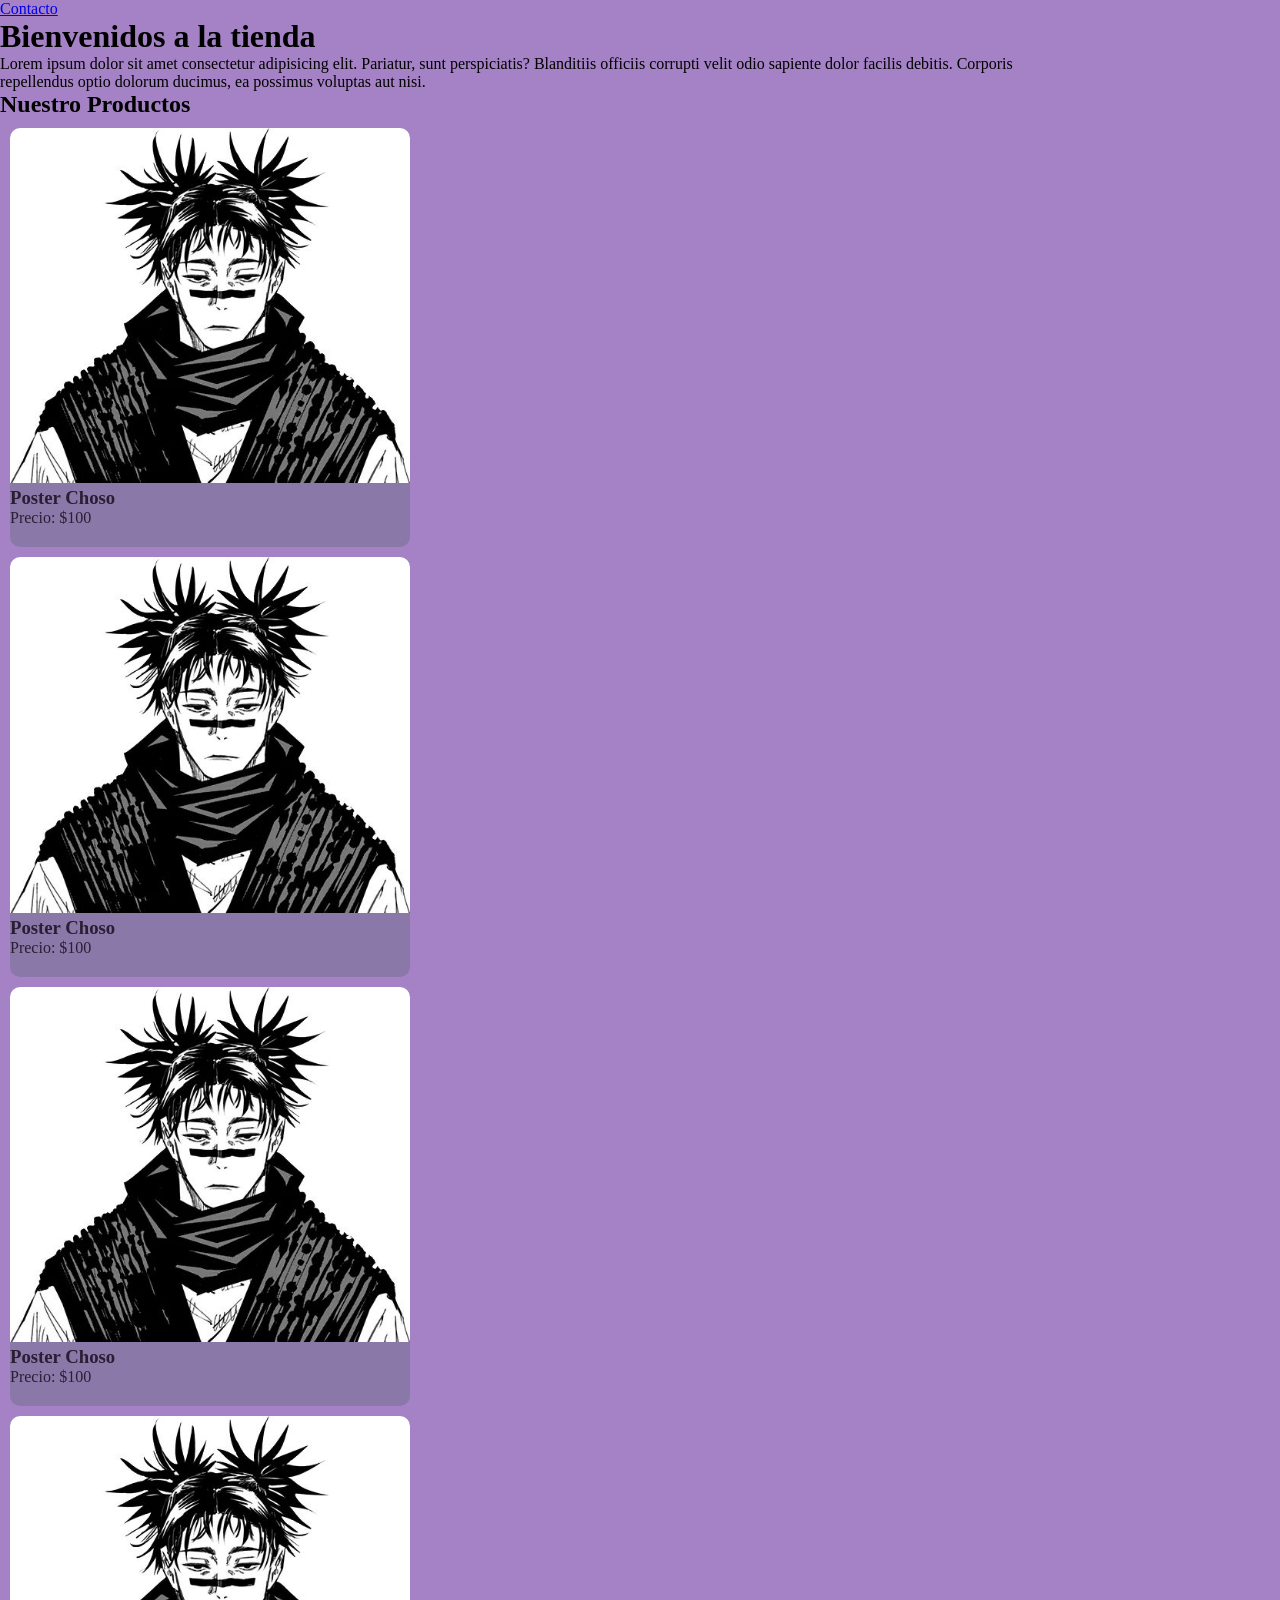
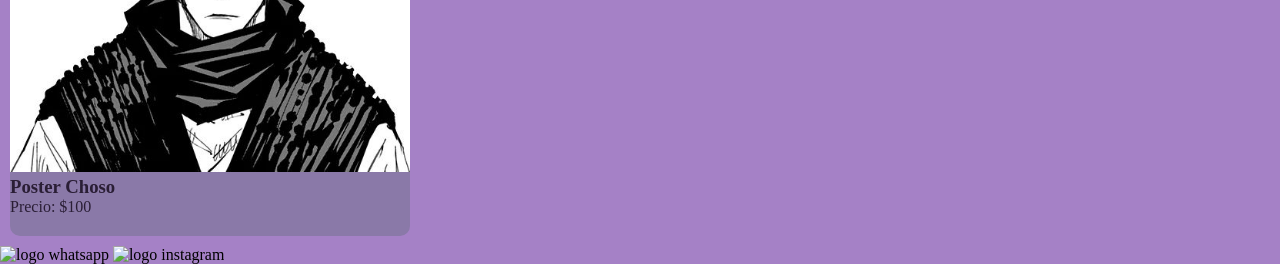
==== index.html @ 49b9d5fa "Inicio proyecto" ====
<!doctype html>
<html lang="en">
  <head>
    <meta charset="UTF-8" />
    <meta name="viewport" content="width=device-width, initial-scale=1.0" />
    <link rel="stylesheet" href="styles/styles.css" />
    <title>Home</title>
  </head>
  <header>
    <nav>
      <ul>
        <li><a href="/pages/contacto.html">Contacto</a></li>
      </ul>
    </nav>
  </header>
  <body>
    <main>
      <h1>Bienvenidos a la tienda</h1>
      <p>
        Lorem ipsum dolor sit amet consectetur adipisicing elit. Pariatur, sunt
        perspiciatis? Blanditiis officiis corrupti velit odio sapiente dolor
        facilis debitis. Corporis repellendus optio dolorum ducimus, ea possimus
        voluptas aut nisi.
      </p>

      <section>
        <h2>Nuestro Productos</h2>
        <div class="contenedor-tarjetas">
          <article class="card">
            <img src="./images/choso.jpg" alt="Imagen de Choso" />
            <h3>Poster Choso</h3>
            <p>Precio: $100</p>
        </div>

        <div class="contenedor-tarjetas">
            <article class="card">
            <img src="./images/choso.jpg" alt="Imagen de Choso" />
            <h3>Poster Choso</h3>
            <p>Precio: $100</p>
        </div>

        <div class="contenedor-tarjetas">
            <article class="card">
            <img src="./images/choso.jpg" alt="Imagen de Choso" />
            <h3>Poster Choso</h3>
            <p>Precio: $100</p>
        </div>

        <div class="contenedor-tarjetas">           
            <article class="card">
            <img src="./images/choso.jpg" alt="Imagen de Choso" />
            <h3>Poster Choso</h3>
            <p>Precio: $100</p>
        </div>
      </section>
    </main>
  </body>
  <footer>
    <img src="./multimedia/whatsapp.png" alt="logo whatsapp">
    <img src="./multimedia/logotipo-de-instagram.png" alt="logo instagram">
  </footer>
</html>
---- styles/styles.css ----
* {
  margin: 0;
  padding: 0;
  box-sizing: border-box;
}

html {
  font-size: 62.5%;
}

main {
  width: 80%;
}

body {
  background-color: #a581c6;
  font-size: 1.6rem;
}

footer img {
  width: 2rem;
  height: 2rem;
}

.card {
  margin: 1rem;
  background-color: #8a79a8;
  color: #2a1e35;
  width: 40rem;
  border-radius: 1rem;
  padding-bottom: 2rem;
  overflow: hidden;
}

.card img {
  width: 100%;
}
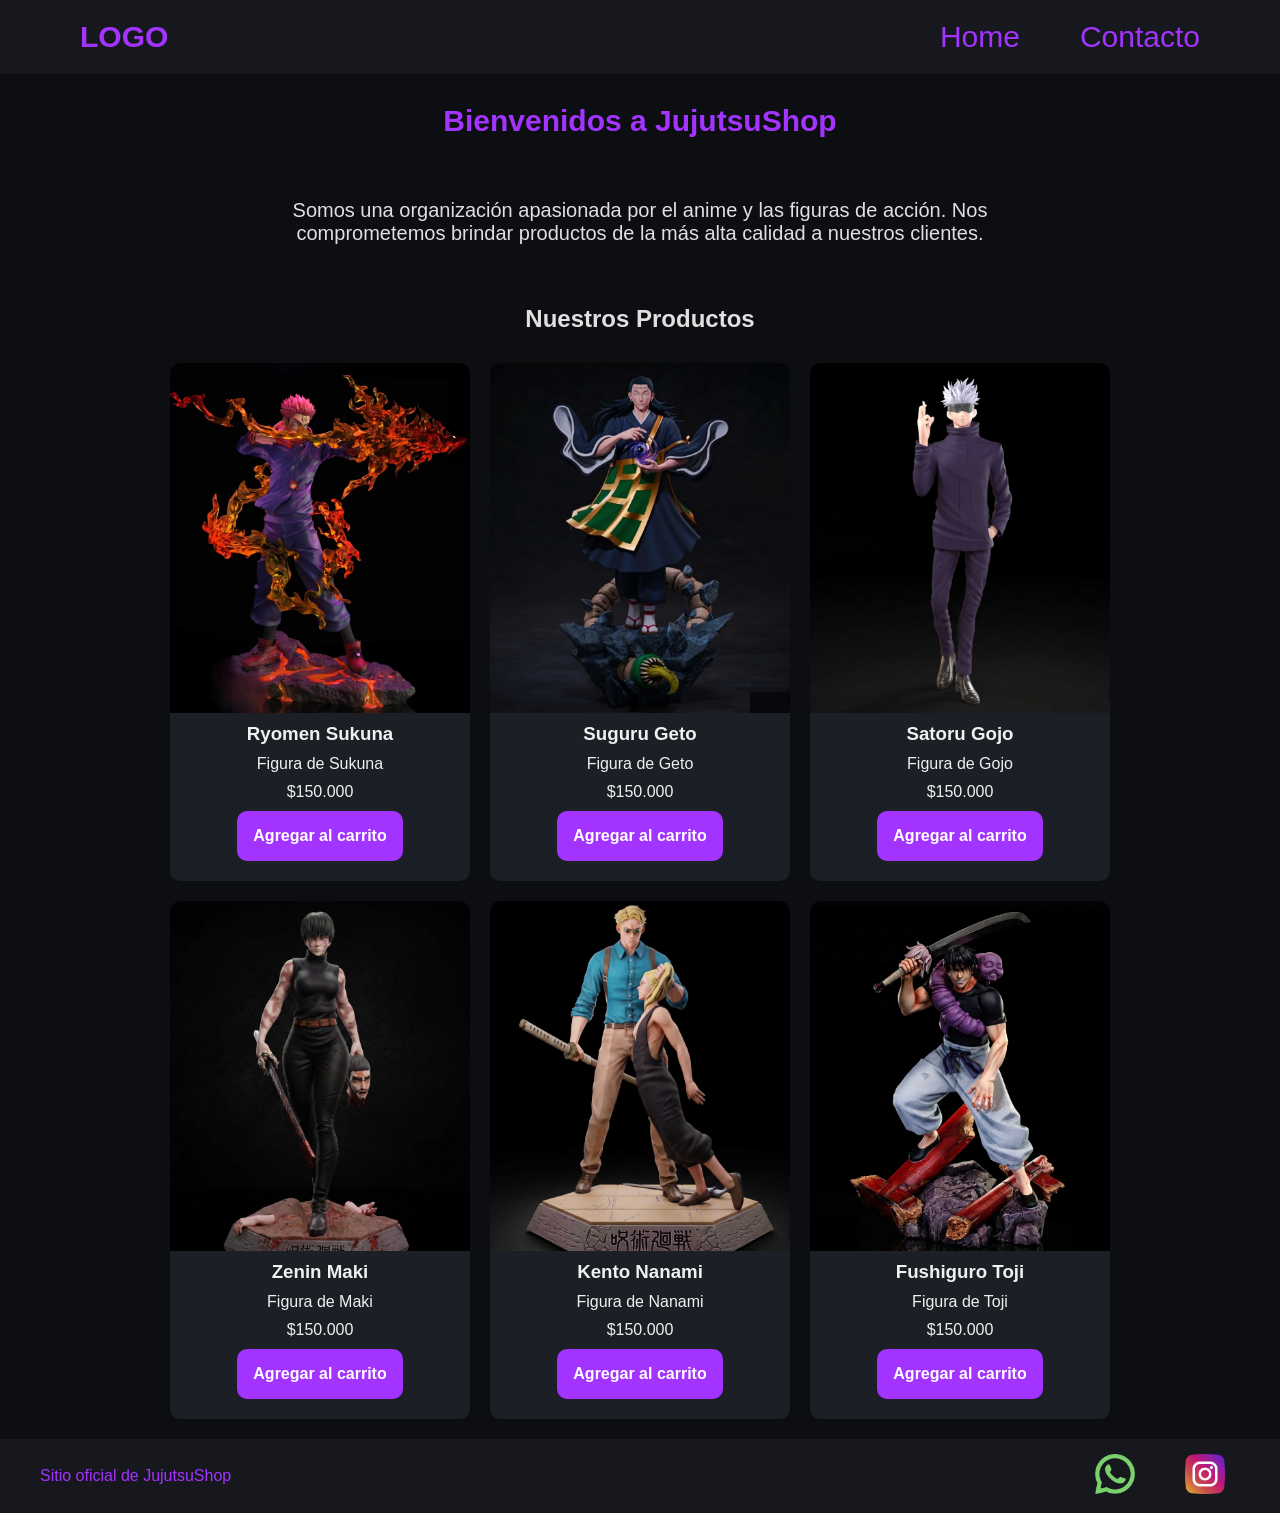
==== commit 8aeaabf0: "update web" ====
--- a/index.html
+++ b/index.html
@@ -1,62 +1,95 @@
-<!doctype html>
+<!DOCTYPE html>
 <html lang="en">
-  <head>
-    <meta charset="UTF-8" />
-    <meta name="viewport" content="width=device-width, initial-scale=1.0" />
-    <link rel="stylesheet" href="styles/styles.css" />
-    <title>Home</title>
-  </head>
-  <header>
-    <nav>
-      <ul>
-        <li><a href="/pages/contacto.html">Contacto</a></li>
-      </ul>
-    </nav>
-  </header>
-  <body>
-    <main>
-      <h1>Bienvenidos a la tienda</h1>
-      <p>
-        Lorem ipsum dolor sit amet consectetur adipisicing elit. Pariatur, sunt
-        perspiciatis? Blanditiis officiis corrupti velit odio sapiente dolor
-        facilis debitis. Corporis repellendus optio dolorum ducimus, ea possimus
-        voluptas aut nisi.
-      </p>
-
-      <section>
-        <h2>Nuestro Productos</h2>
-        <div class="contenedor-tarjetas">
-          <article class="card">
-            <img src="./images/choso.jpg" alt="Imagen de Choso" />
-            <h3>Poster Choso</h3>
-            <p>Precio: $100</p>
+<head>
+    <meta charset="UTF-8">
+    <meta name="viewport" content="width=device-width, initial-scale=1.0">
+    <link rel="stylesheet" href="css/styles.css">
+    <title>JujutsuShop</title>
+</head>
+<body>
+    <header>
+        <div class="div-logo">
+            <a href="./index.html" class="logo">LOGO</a>
         </div>
 
-        <div class="contenedor-tarjetas">
-            <article class="card">
-            <img src="./images/choso.jpg" alt="Imagen de Choso" />
-            <h3>Poster Choso</h3>
-            <p>Precio: $100</p>
-        </div>
+        <nav class="header-nav">
+            <ul>
+                <li><a href="./index.html">Home</a></li>
+                <li><a href="./pages/contacto.html">Contacto</a></li>
+            </ul>
+        </nav>
+    </header>
 
-        <div class="contenedor-tarjetas">
-            <article class="card">
-            <img src="./images/choso.jpg" alt="Imagen de Choso" />
-            <h3>Poster Choso</h3>
-            <p>Precio: $100</p>
-        </div>
+    <main>
+        <h1 class="titulo-home text-secondary">Bienvenidos a JujutsuShop</h1>
+        <p class="parrafo">Somos una organización apasionada por el anime y las figuras de acción. Nos comprometemos brindar productos de la más alta calidad a nuestros clientes.</p>
+        
+        <section>
+            <h2 class="titulo-productos">Nuestros Productos</h2>
+            <div class="contenedor-tarjetas">
 
-        <div class="contenedor-tarjetas">           
-            <article class="card">
-            <img src="./images/choso.jpg" alt="Imagen de Choso" />
-            <h3>Poster Choso</h3>
-            <p>Precio: $100</p>
-        </div>
-      </section>
+                <article class="card text-dark">
+                    <img src="img/sukuna.jpg" alt="figura de accion Sukuna.">
+                    <h3>Ryomen Sukuna</h3>
+                    <p>Figura de Sukuna</p>
+                    <p>$150.000</p>
+                    <button class="btn bg-secondary text-dark">Agregar al carrito</button>
+                </article>
+
+                <article class="card">
+                    <img src="img/geto.jpg" alt="figura de accion gueto.">
+                    <h3>Suguru Geto</h3>
+                    <p>Figura de Geto</p>
+                    <p>$150.000</p>
+                    <button class="btn bg-secondary text-dark">Agregar al carrito</button>
+                </article>
+
+                <article class="card">
+                    <img src="img/gojo.jpg" alt="figura de accion Gojo.">
+                    <h3>Satoru Gojo</h3>
+                    <p>Figura de Gojo</p>
+                    <p>$150.000</p>
+                    <button class="btn bg-secondary text-dark">Agregar al carrito</button>
+                </article>
+
+                <article class="card">
+                    <img src="img/maki.jpg" alt="figura de accion Maki.">
+                    <h3>Zenin Maki</h3>
+                    <p>Figura de Maki</p>
+                    <p>$150.000</p>
+                    <button class="btn bg-secondary text-dark">Agregar al carrito</button>
+                </article>
+
+                <article class="card text-dark">
+                    <img src="img/nanami.jpg" alt="figura de accion Nanami.">
+                    <h3>Kento Nanami</h3>
+                    <p>Figura de Nanami</p>
+                    <p>$150.000</p>
+                    <button class="btn bg-secondary text-dark">Agregar al carrito</button>
+                </article>
+
+                <article class="card text-dark">
+                    <img src="img/toji.jpg" alt="figura de accion Toji.">
+                    <h3>Fushiguro Toji</h3>
+                    <p>Figura de Toji</p>
+                    <p>$150.000</p>
+                    <button class="btn bg-secondary text-dark">Agregar al carrito</button>
+                </article>
+
+            </div>
+        </section>
+    
     </main>
-  </body>
-  <footer>
-    <img src="./multimedia/whatsapp.png" alt="logo whatsapp">
-    <img src="./multimedia/logotipo-de-instagram.png" alt="logo instagram">
-  </footer>
-</html>
+
+    <footer>
+        <p>Sitio oficial de JujutsuShop</p>
+        <nav>
+            <ul class="footer-list">
+                <li><img src="img/whatsapp.png" alt="logo whatsapp"></li>
+                <li><img src="img/instagram.png" alt="logo instagram"></li>
+            </ul>
+        </nav>
+    </footer>
+    
+</body>
+</html>
--- a/css/styles.css
+++ b/css/styles.css
@@ -0,0 +1,224 @@
+*{
+    margin:0;
+    padding:0;
+    box-sizing: border-box;
+}
+
+html{
+    font-size: 62.5%; 
+}
+
+body{
+    font-family: sans-serif;
+    font-size: 1.6rem;
+    background: #0D0E12;
+    color: #E0E0E0;
+
+    display: flex;
+    flex-direction: column;
+    height: 100vh;
+}
+
+main{
+    width: 80%;
+    margin: auto;
+    padding-bottom: 2rem;
+
+    flex: 1;
+
+    display: flex;
+    flex-direction: column;
+    align-items: center;
+}
+
+h1{
+    font-size: 3rem;
+    font-weight: 800;
+    line-height: 1.15;
+    margin: 3rem 0;
+}
+
+h2{
+    color: #E0E0E0;
+    font-size: 2.4rem;
+    font-weight: 700;
+    line-height: 1.2;
+    text-align: center;
+    margin: 3rem 0;
+}
+
+.btn{
+    border: none;
+    font-size: 1.6rem;
+    font-weight: bold;
+    padding: 1.6rem;
+    border-radius: 1rem;
+}
+
+header,
+footer{
+    background: #16181D;
+    color: #A333FF;
+    width: 100%;
+    margin: auto;
+
+    display: flex;
+    justify-content: space-between;
+    align-items: center;
+
+    padding: 0 4rem;
+}
+
+.div-logo{
+    margin-left: 2rem;
+    font-weight: bold;
+}
+
+.logo,
+.header-nav ul li a{
+    text-decoration: none;
+    font-size: 3rem;
+    color: inherit;
+    display: inline-block;
+    padding: 2rem;
+}
+
+.header-nav{
+    margin-right: 2rem;
+}
+
+.header-nav ul,
+footer .footer-list{
+    list-style: none;
+
+    display: flex;
+    gap: 2rem;
+}
+
+.footer-list li{
+    padding: 1rem;
+}
+
+.footer-list img{
+    width: 5rem;
+    padding: 0.5rem;
+}
+
+/*-----------------------COLORES------------------*/
+
+.bg-primary{
+    background-color: #fff7fb;
+}
+
+.bg-secondary{
+    background-color: #A333FF;
+}
+
+.text-dark{
+    color: #FFFFFF;
+}
+
+.text-secondary{
+    color: #A333FF;
+}
+
+/*-----------------------HOME------------------*/
+
+.parrafo{
+    width: 80%;
+    text-align: center;
+    font-size: 2rem;
+    padding: 3rem;
+}
+
+.contenedor-tarjetas{
+    margin-top: 2rem;
+    
+    display: flex;
+    justify-content: center;
+    flex-wrap: wrap;
+    gap: 2rem;
+}
+
+.card{
+    background-color: #1C1F26;
+    color: #F0F0F0;
+    width: 30rem;
+    border-radius: 1rem;
+    overflow: hidden;
+
+    display: flex;
+    flex-direction: column;
+    align-items: center;
+    gap: 1rem;
+    padding-bottom: 2rem;
+}
+
+.card img{
+    width: 100%;
+    height: 35rem;
+    object-fit: cover;
+}
+
+.card:hover {
+    border: 1px solid #A333FF;
+    cursor: pointer;
+}
+
+.btn:hover {
+    background-color: #bc66ff;
+    cursor: pointer;
+    transition: background-color 0.3s ease; /*queria darle animacion al boton con el hover para que quede mas lindo*/
+}
+/*-----------------------CONTACTO------------------*/
+
+.titulo-contacto{
+    margin: 2rem 0;
+}
+
+.form-contacto{
+    background-color: #1C1F26;
+    color: #F0F0F0;
+    width: 100%;
+    max-width: 50rem;
+    font-size: 2rem;
+    padding: 3rem;
+    border-radius: 1rem;
+
+    box-shadow: 0 10px 30px rgba(0, 0, 0, 0.5);
+}
+
+.grupo-input{
+    display: flex;
+    flex-direction: column;
+    gap: 0.8rem;
+    margin-bottom: 2rem;
+}
+
+.grupo-input input,
+.grupo-input textarea{
+    border: none;
+    color: #FFFFFF;
+    background-color: transparent;
+    border-bottom: solid 2px #A333FF;;
+    margin-bottom: 3rem;
+}
+
+.grupo-input textarea{
+    min-height: 10rem;
+    resize: vertical;
+}
+
+/*-----------------------MEDIA QUERIES------------------*/
+
+@media (max-width: 600px){
+    header,
+    footer{
+        flex-direction: column;
+    }
+
+    .header-nav,
+    .div-logo{
+        margin: 0;;
+    }
+}
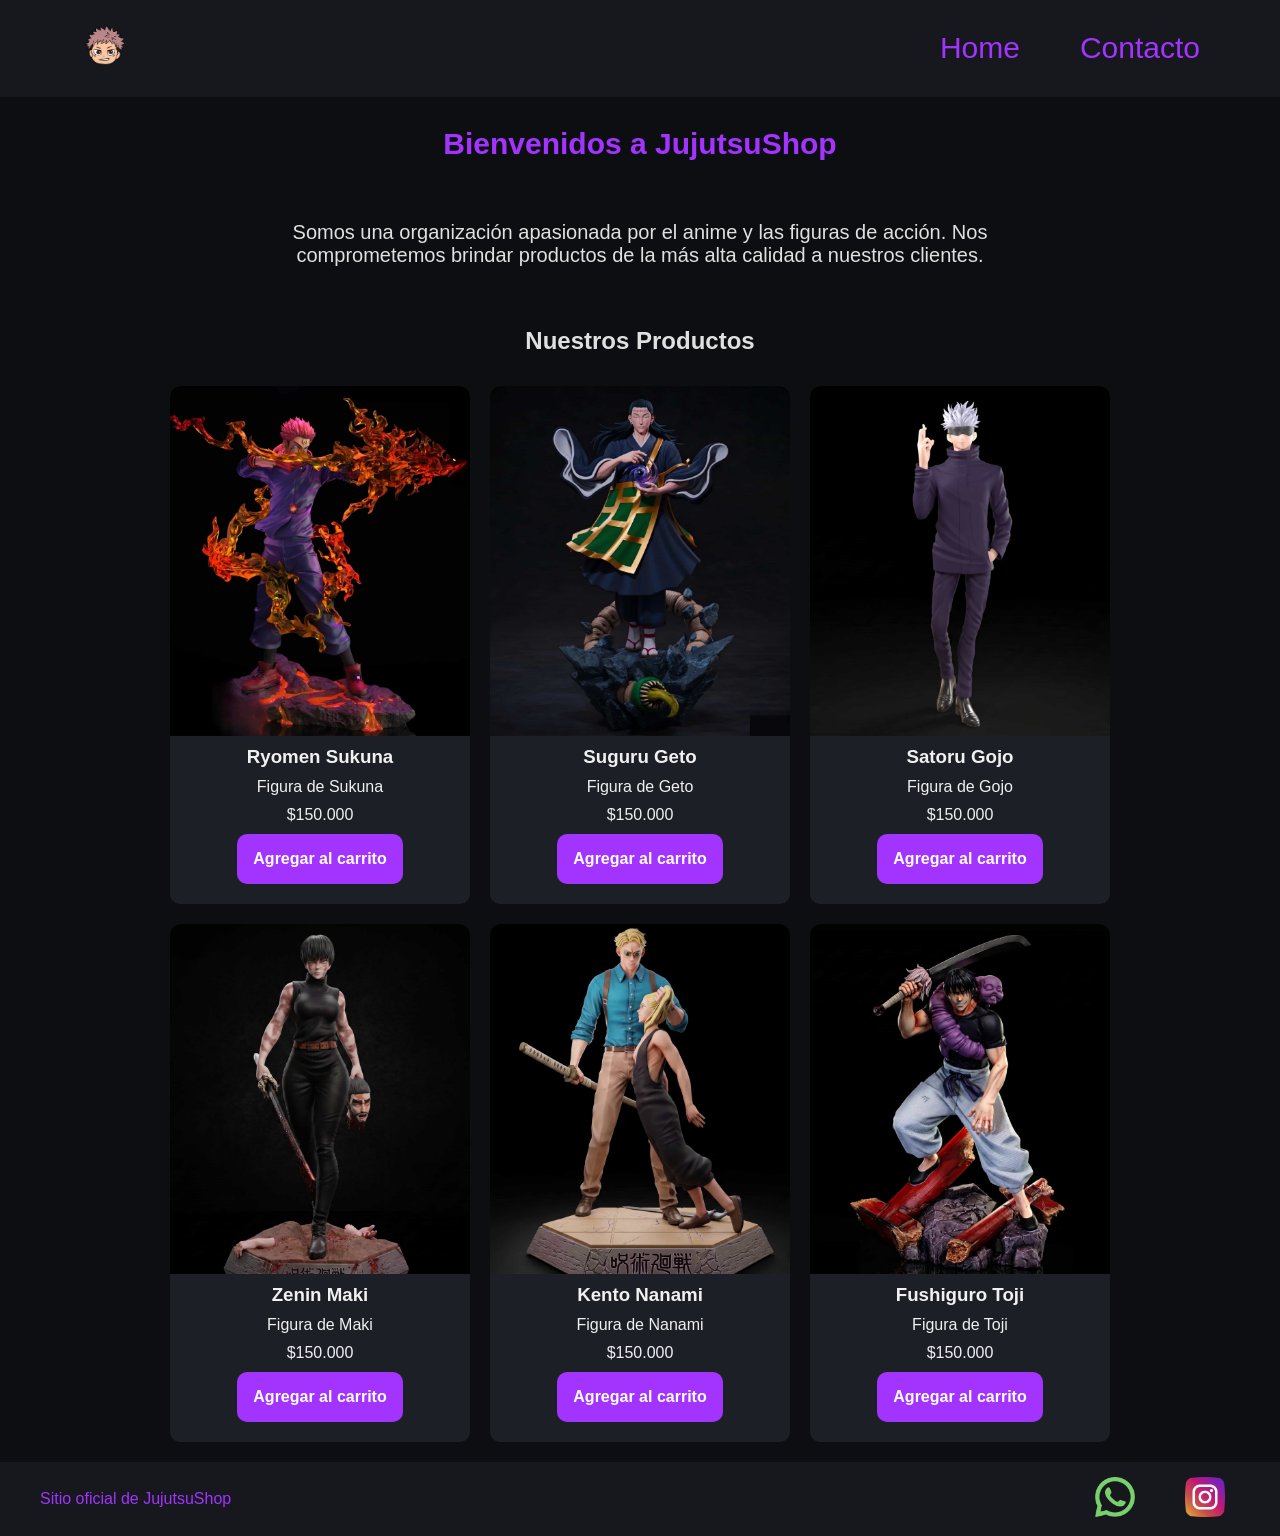
==== commit fb3affe5: "update web 1.1" ====
--- a/index.html
+++ b/index.html
@@ -9,7 +9,7 @@
 <body>
     <header>
         <div class="div-logo">
-            <a href="./index.html" class="logo">LOGO</a>
+             <a href="./index.html" class="logo"><img src="img/logo.png" alt="Logo JujutsuShop"> </a>
         </div>
 
         <nav class="header-nav">
--- a/css/styles.css
+++ b/css/styles.css
@@ -100,6 +100,11 @@
 }
 
 .footer-list img{
+    width: 5rem;
+    padding: 0.5rem;
+}
+ 
+.div-logo img{
     width: 5rem;
     padding: 0.5rem;
 }
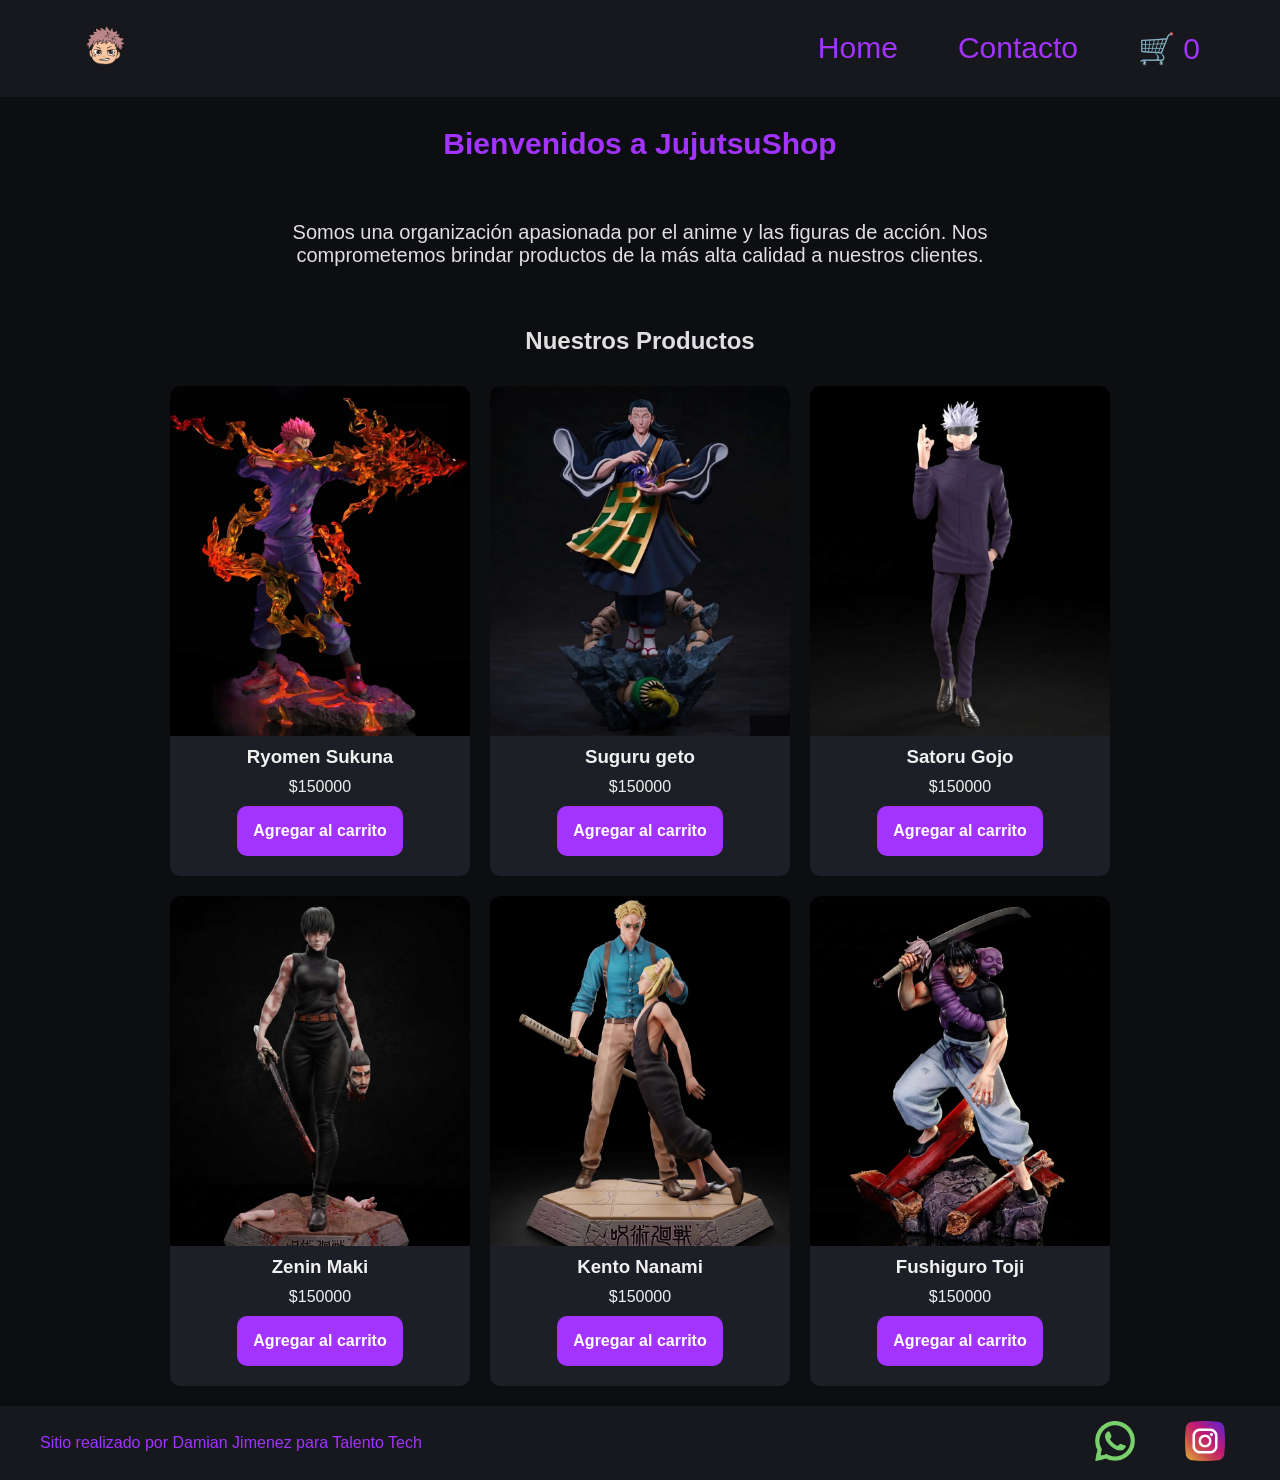
==== commit 4422d7cc: "Proyecto final Talento Tech Damian Jimenez" ====
--- a/index.html
+++ b/index.html
@@ -16,6 +16,10 @@
             <ul>
                 <li><a href="./index.html">Home</a></li>
                 <li><a href="./pages/contacto.html">Contacto</a></li>
+                <li><a href="./pages/carrito.html" class="carrito-icono">
+                        🛒 <span id="contador-carrito">0</span>
+                    </a>
+                </li>
             </ul>
         </nav>
     </header>
@@ -26,63 +30,15 @@
         
         <section>
             <h2 class="titulo-productos">Nuestros Productos</h2>
-            <div class="contenedor-tarjetas">
-
-                <article class="card text-dark">
-                    <img src="img/sukuna.jpg" alt="figura de accion Sukuna.">
-                    <h3>Ryomen Sukuna</h3>
-                    <p>Figura de Sukuna</p>
-                    <p>$150.000</p>
-                    <button class="btn bg-secondary text-dark">Agregar al carrito</button>
-                </article>
-
-                <article class="card">
-                    <img src="img/geto.jpg" alt="figura de accion gueto.">
-                    <h3>Suguru Geto</h3>
-                    <p>Figura de Geto</p>
-                    <p>$150.000</p>
-                    <button class="btn bg-secondary text-dark">Agregar al carrito</button>
-                </article>
-
-                <article class="card">
-                    <img src="img/gojo.jpg" alt="figura de accion Gojo.">
-                    <h3>Satoru Gojo</h3>
-                    <p>Figura de Gojo</p>
-                    <p>$150.000</p>
-                    <button class="btn bg-secondary text-dark">Agregar al carrito</button>
-                </article>
-
-                <article class="card">
-                    <img src="img/maki.jpg" alt="figura de accion Maki.">
-                    <h3>Zenin Maki</h3>
-                    <p>Figura de Maki</p>
-                    <p>$150.000</p>
-                    <button class="btn bg-secondary text-dark">Agregar al carrito</button>
-                </article>
-
-                <article class="card text-dark">
-                    <img src="img/nanami.jpg" alt="figura de accion Nanami.">
-                    <h3>Kento Nanami</h3>
-                    <p>Figura de Nanami</p>
-                    <p>$150.000</p>
-                    <button class="btn bg-secondary text-dark">Agregar al carrito</button>
-                </article>
-
-                <article class="card text-dark">
-                    <img src="img/toji.jpg" alt="figura de accion Toji.">
-                    <h3>Fushiguro Toji</h3>
-                    <p>Figura de Toji</p>
-                    <p>$150.000</p>
-                    <button class="btn bg-secondary text-dark">Agregar al carrito</button>
-                </article>
-
+            <div id="contenedor-tarjetas" class="contenedor-tarjetas">
+                <!-- productos no estáticos -->
             </div>
         </section>
     
     </main>
 
     <footer>
-        <p>Sitio oficial de JujutsuShop</p>
+        <p>Sitio realizado por Damian Jimenez para Talento Tech</p>
         <nav>
             <ul class="footer-list">
                 <li><img src="img/whatsapp.png" alt="logo whatsapp"></li>
@@ -91,5 +47,7 @@
         </nav>
     </footer>
     
+    <script src="./js/index.js" type="module"></script>
+
 </body>
 </html>
--- a/css/styles.css
+++ b/css/styles.css
@@ -214,6 +214,17 @@
     resize: vertical;
 }
 
+/* ----------------------- CARRITO ----------------------*/
+
+.mensaje-carrito-vacio {
+  font-size: 2.5rem;
+  text-align: center;
+  margin-top: 2rem;
+}
+.acciones-carrito {
+  margin-top: 2rem;
+}
+
 /*-----------------------MEDIA QUERIES------------------*/
 
 @media (max-width: 600px){
